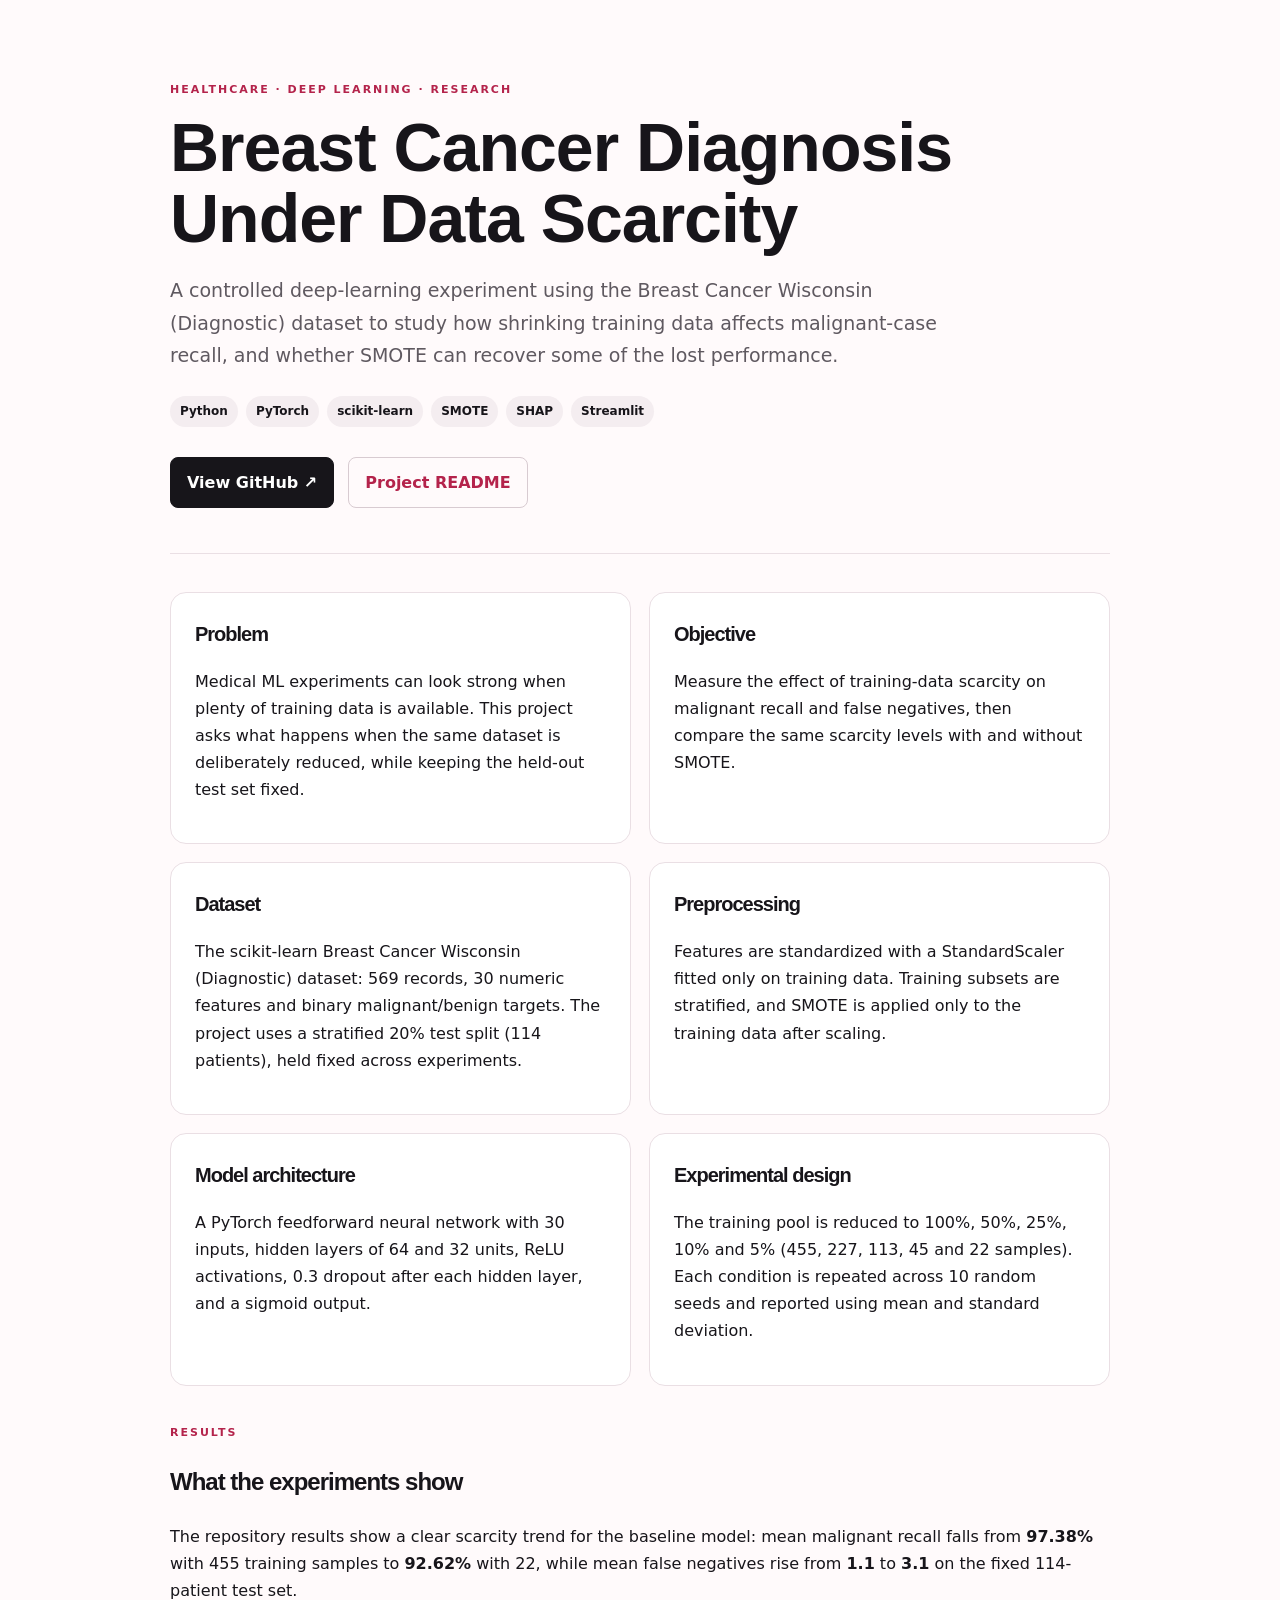
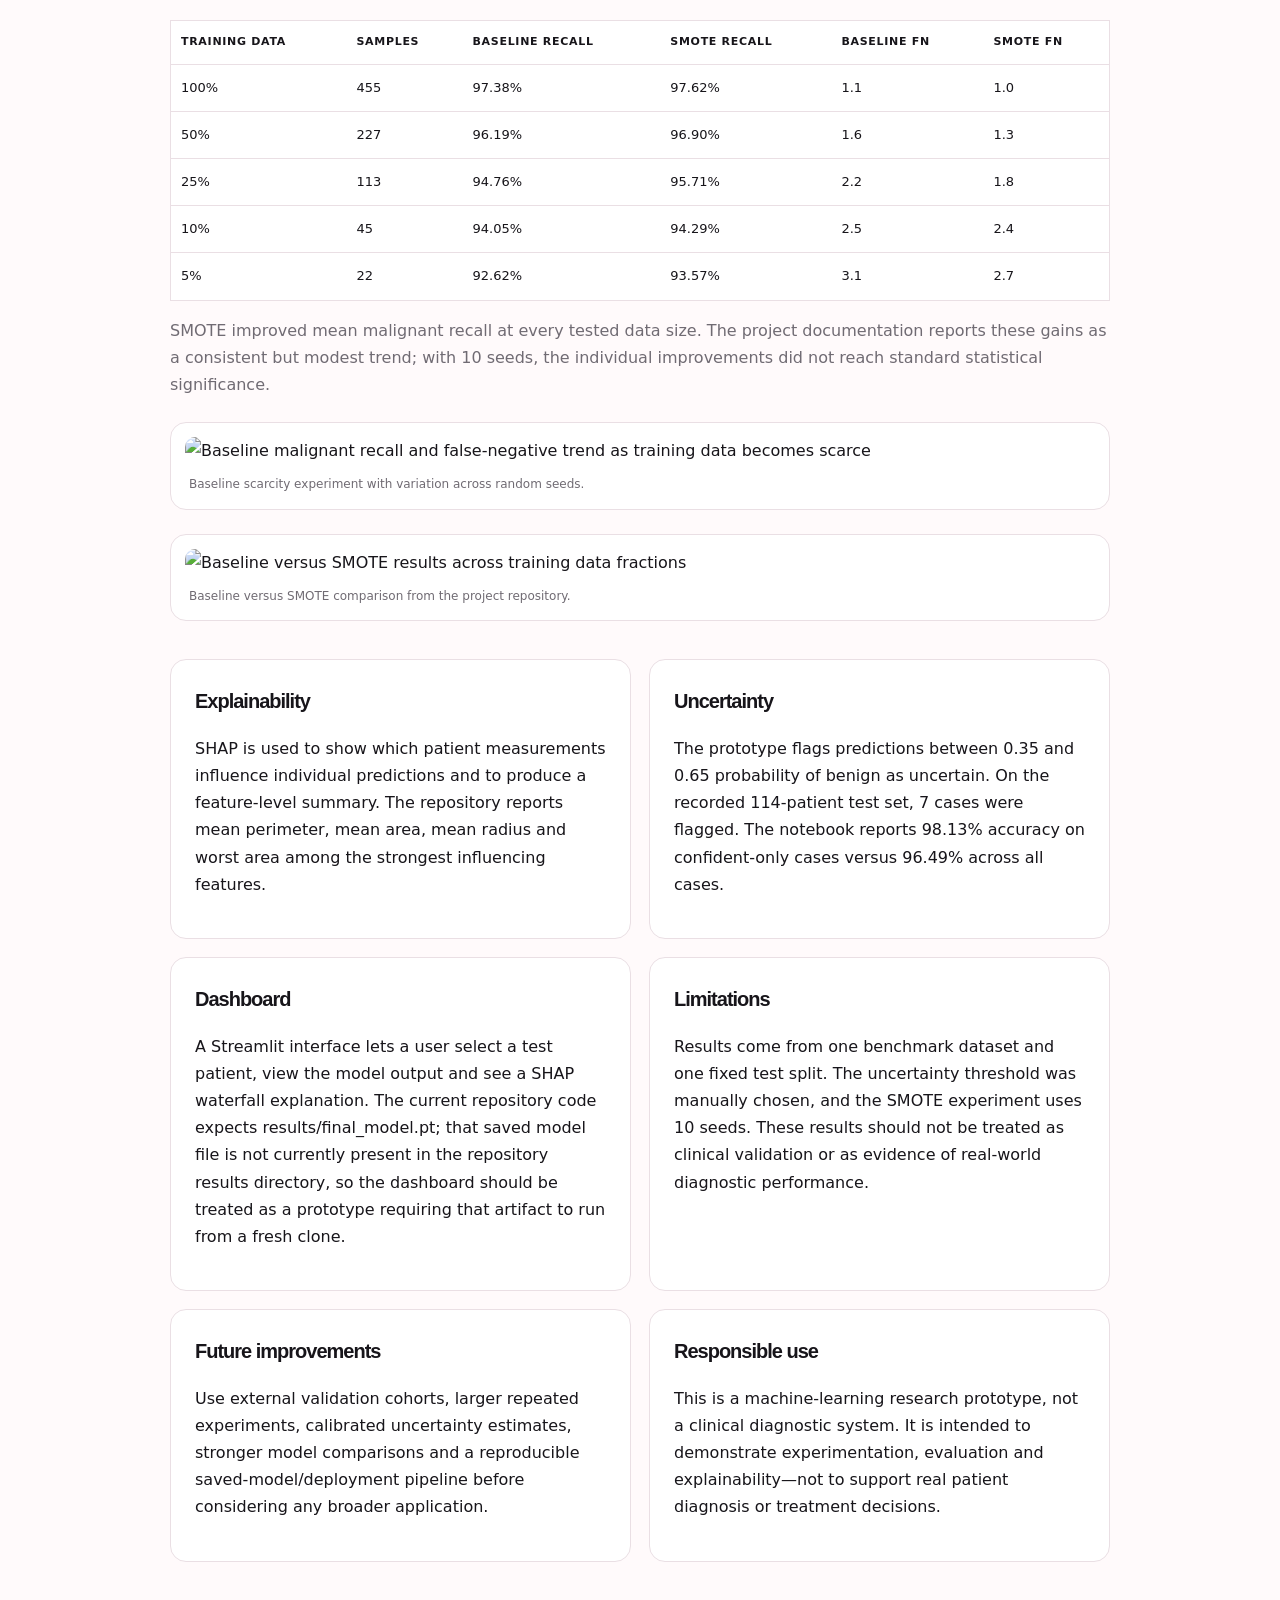
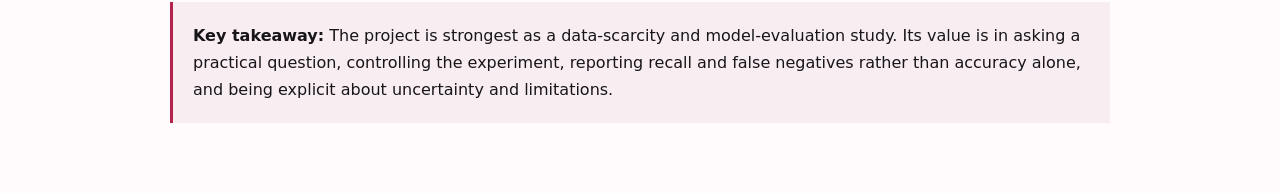
==== projects/breast-cancer-diagnosis/index.html @ 882156d7 "Add breast cancer diagnosis project to portfolio" ====
<!doctype html>
<html lang="en"><head><meta charset="utf-8"><meta name="viewport" content="width=device-width,initial-scale=1">
<title>Breast Cancer Diagnosis Under Data Scarcity | Lakshmi Likhitha Chinta</title>
<style>body{margin:0;background:#fffafb;color:#17151a;font-family:Inter,system-ui,sans-serif;line-height:1.7}.wrap{width:min(940px,calc(100% - 36px));margin:auto;padding:70px 0}a{color:#b4234b;text-decoration:none;font-weight:700}.eyebrow{font-size:11px;letter-spacing:2px;font-weight:800;color:#b4234b}.hero{border-bottom:1px solid #eadfe4;padding-bottom:45px}h1,h2{font-family:Arial,sans-serif;letter-spacing:-1px}h1{font-size:clamp(40px,7vw,68px);line-height:1.05;margin:12px 0 20px}.lead{font-size:19px;color:#5f5960;max-width:790px}.grid{display:grid;grid-template-columns:repeat(2,1fr);gap:18px;margin-top:38px}.card{background:#fff;border:1px solid #eadfe4;border-radius:16px;padding:24px}.card h2{font-size:20px;margin-top:0}.chips{display:flex;gap:8px;flex-wrap:wrap;margin-top:25px}.chips span{background:#f4edf0;border-radius:999px;padding:5px 10px;font-size:12px;font-weight:700}.note{margin-top:40px;padding:20px;border-left:3px solid #b4234b;background:#f8eef2}.results{margin-top:38px}table{width:100%;border-collapse:collapse;background:#fff;border:1px solid #eadfe4;overflow:hidden}th,td{padding:12px 10px;border-bottom:1px solid #eadfe4;text-align:left;font-size:13px}th{font-size:11px;text-transform:uppercase;letter-spacing:.7px}.visual{margin-top:24px;background:#fff;border:1px solid #eadfe4;border-radius:16px;padding:14px}.visual img{display:block;width:100%;height:auto;border-radius:10px}.visual p{font-size:12px;color:#706b73;margin:10px 4px 0}.actions{display:flex;gap:14px;flex-wrap:wrap;margin-top:30px}.button{display:inline-block;padding:11px 16px;border-radius:8px;border:1px solid #d8cbd1}.primary{background:#17151a;color:white;border-color:#17151a}.muted{color:#706b73}@media(max-width:700px){.grid{grid-template-columns:1fr}.wrap{padding:50px 0}table{display:block;overflow-x:auto;white-space:nowrap}}</style></head>
<body><main class="wrap">
<section class="hero"><p class="eyebrow">HEALTHCARE · DEEP LEARNING · RESEARCH</p><h1>Breast Cancer Diagnosis Under Data Scarcity</h1>
<p class="lead">A controlled deep-learning experiment using the Breast Cancer Wisconsin (Diagnostic) dataset to study how shrinking training data affects malignant-case recall, and whether SMOTE can recover some of the lost performance.</p>
<div class="chips"><span>Python</span><span>PyTorch</span><span>scikit-learn</span><span>SMOTE</span><span>SHAP</span><span>Streamlit</span></div>
<div class="actions"><a class="button primary" href="https://github.com/Likhitha-Chinta07/breast-cancer-diagnosis-dl" target="_blank" rel="noopener">View GitHub ↗</a><a class="button" href="README.md">Project README</a></div></section>
<section class="grid">
<article class="card"><h2>Problem</h2><p>Medical ML experiments can look strong when plenty of training data is available. This project asks what happens when the same dataset is deliberately reduced, while keeping the held-out test set fixed.</p></article>
<article class="card"><h2>Objective</h2><p>Measure the effect of training-data scarcity on malignant recall and false negatives, then compare the same scarcity levels with and without SMOTE.</p></article>
<article class="card"><h2>Dataset</h2><p>The scikit-learn Breast Cancer Wisconsin (Diagnostic) dataset: 569 records, 30 numeric features and binary malignant/benign targets. The project uses a stratified 20% test split (114 patients), held fixed across experiments.</p></article>
<article class="card"><h2>Preprocessing</h2><p>Features are standardized with a StandardScaler fitted only on training data. Training subsets are stratified, and SMOTE is applied only to the training data after scaling.</p></article>
<article class="card"><h2>Model architecture</h2><p>A PyTorch feedforward neural network with 30 inputs, hidden layers of 64 and 32 units, ReLU activations, 0.3 dropout after each hidden layer, and a sigmoid output.</p></article>
<article class="card"><h2>Experimental design</h2><p>The training pool is reduced to 100%, 50%, 25%, 10% and 5% (455, 227, 113, 45 and 22 samples). Each condition is repeated across 10 random seeds and reported using mean and standard deviation.</p></article></section>
<section class="results"><p class="eyebrow">RESULTS</p><h2>What the experiments show</h2>
<p>The repository results show a clear scarcity trend for the baseline model: mean malignant recall falls from <strong>97.38%</strong> with 455 training samples to <strong>92.62%</strong> with 22, while mean false negatives rise from <strong>1.1</strong> to <strong>3.1</strong> on the fixed 114-patient test set.</p>
<table><thead><tr><th>Training data</th><th>Samples</th><th>Baseline recall</th><th>SMOTE recall</th><th>Baseline FN</th><th>SMOTE FN</th></tr></thead><tbody>
<tr><td>100%</td><td>455</td><td>97.38%</td><td>97.62%</td><td>1.1</td><td>1.0</td></tr><tr><td>50%</td><td>227</td><td>96.19%</td><td>96.90%</td><td>1.6</td><td>1.3</td></tr><tr><td>25%</td><td>113</td><td>94.76%</td><td>95.71%</td><td>2.2</td><td>1.8</td></tr><tr><td>10%</td><td>45</td><td>94.05%</td><td>94.29%</td><td>2.5</td><td>2.4</td></tr><tr><td>5%</td><td>22</td><td>92.62%</td><td>93.57%</td><td>3.1</td><td>2.7</td></tr>
</tbody></table><p class="muted">SMOTE improved mean malignant recall at every tested data size. The project documentation reports these gains as a consistent but modest trend; with 10 seeds, the individual improvements did not reach standard statistical significance.</p></section>
<div class="visual"><img src="https://raw.githubusercontent.com/Likhitha-Chinta07/breast-cancer-diagnosis-dl/main/results/scarcity_baseline_errorbars.png" alt="Baseline malignant recall and false-negative trend as training data becomes scarce"><p>Baseline scarcity experiment with variation across random seeds.</p></div>
<div class="visual"><img src="https://raw.githubusercontent.com/Likhitha-Chinta07/breast-cancer-diagnosis-dl/main/results/baseline_vs_smote.png" alt="Baseline versus SMOTE results across training data fractions"><p>Baseline versus SMOTE comparison from the project repository.</p></div>
<section class="grid">
<article class="card"><h2>Explainability</h2><p>SHAP is used to show which patient measurements influence individual predictions and to produce a feature-level summary. The repository reports mean perimeter, mean area, mean radius and worst area among the strongest influencing features.</p></article>
<article class="card"><h2>Uncertainty</h2><p>The prototype flags predictions between 0.35 and 0.65 probability of benign as uncertain. On the recorded 114-patient test set, 7 cases were flagged. The notebook reports 98.13% accuracy on confident-only cases versus 96.49% across all cases.</p></article>
<article class="card"><h2>Dashboard</h2><p>A Streamlit interface lets a user select a test patient, view the model output and see a SHAP waterfall explanation. The current repository code expects results/final_model.pt; that saved model file is not currently present in the repository results directory, so the dashboard should be treated as a prototype requiring that artifact to run from a fresh clone.</p></article>
<article class="card"><h2>Limitations</h2><p>Results come from one benchmark dataset and one fixed test split. The uncertainty threshold was manually chosen, and the SMOTE experiment uses 10 seeds. These results should not be treated as clinical validation or as evidence of real-world diagnostic performance.</p></article>
<article class="card"><h2>Future improvements</h2><p>Use external validation cohorts, larger repeated experiments, calibrated uncertainty estimates, stronger model comparisons and a reproducible saved-model/deployment pipeline before considering any broader application.</p></article>
<article class="card"><h2>Responsible use</h2><p>This is a machine-learning research prototype, not a clinical diagnostic system. It is intended to demonstrate experimentation, evaluation and explainability—not to support real patient diagnosis or treatment decisions.</p></article></section>
<section class="note"><strong>Key takeaway:</strong> The project is strongest as a data-scarcity and model-evaluation study. Its value is in asking a practical question, controlling the experiment, reporting recall and false negatives rather than accuracy alone, and being explicit about uncertainty and limitations.</section>
</main></body></html>
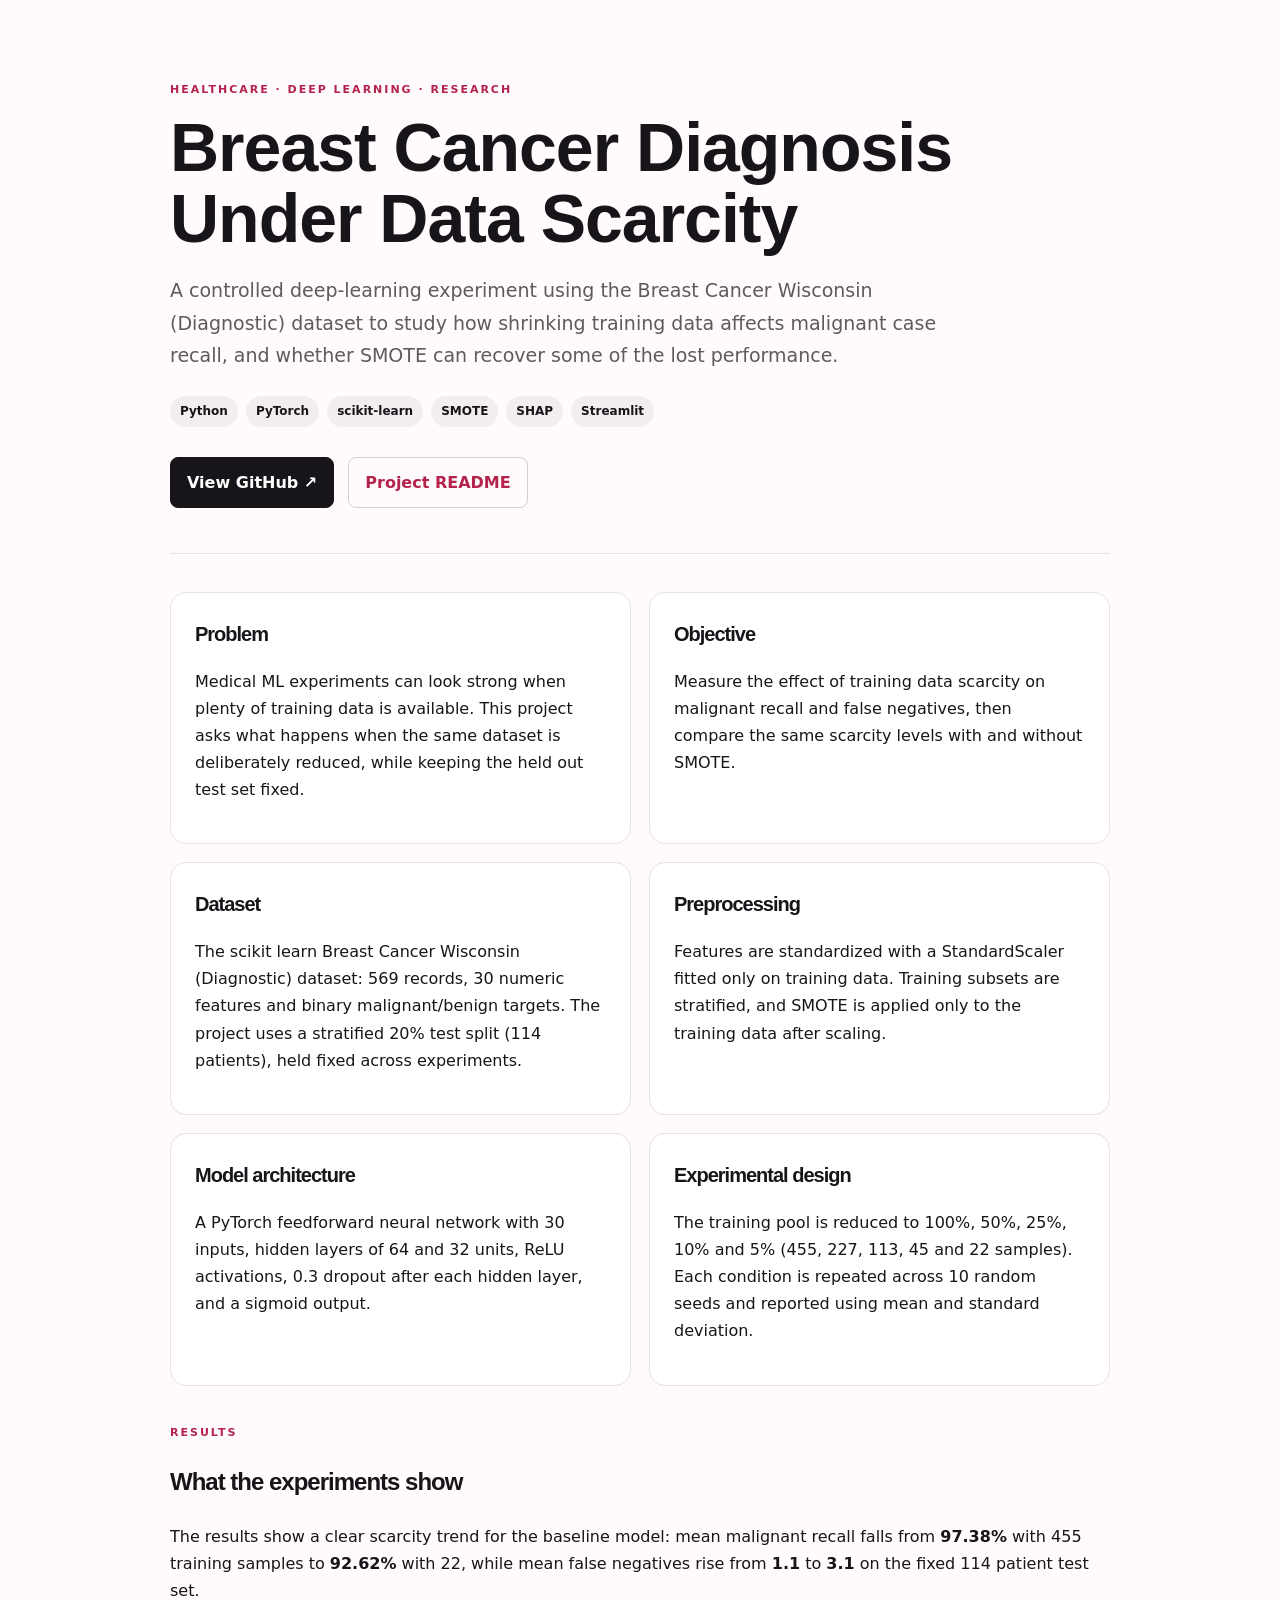
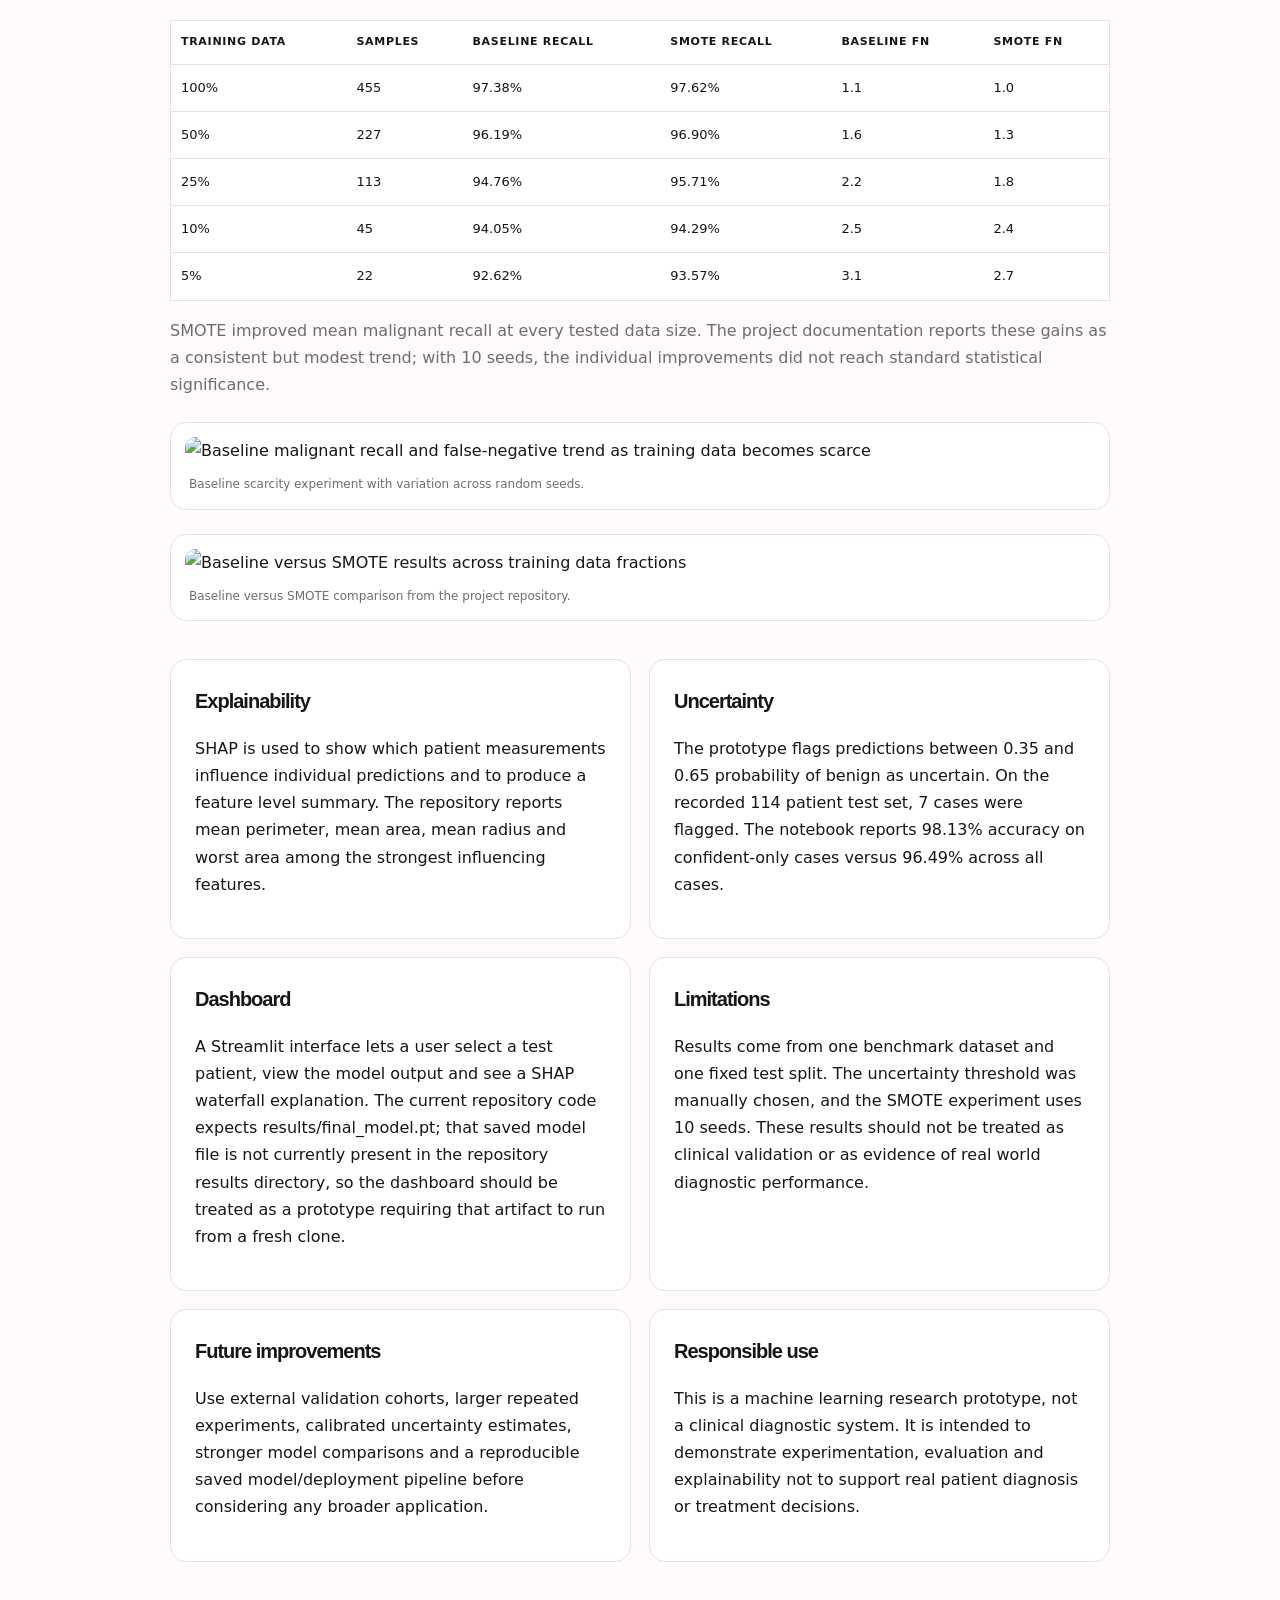
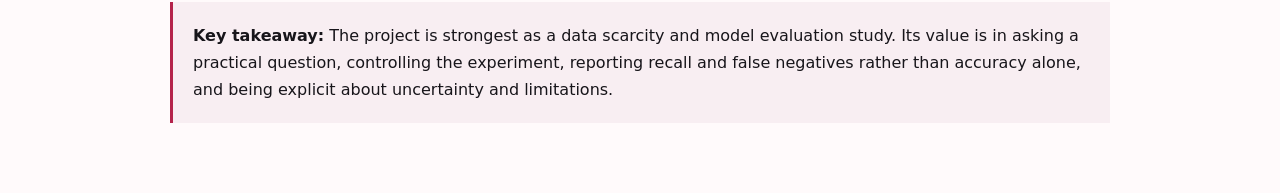
==== commit 3b665e27: "Fix errors in index.html" ====
--- a/projects/breast-cancer-diagnosis/index.html
+++ b/projects/breast-cancer-diagnosis/index.html
@@ -4,29 +4,29 @@
 <style>body{margin:0;background:#fffafb;color:#17151a;font-family:Inter,system-ui,sans-serif;line-height:1.7}.wrap{width:min(940px,calc(100% - 36px));margin:auto;padding:70px 0}a{color:#b4234b;text-decoration:none;font-weight:700}.eyebrow{font-size:11px;letter-spacing:2px;font-weight:800;color:#b4234b}.hero{border-bottom:1px solid #eadfe4;padding-bottom:45px}h1,h2{font-family:Arial,sans-serif;letter-spacing:-1px}h1{font-size:clamp(40px,7vw,68px);line-height:1.05;margin:12px 0 20px}.lead{font-size:19px;color:#5f5960;max-width:790px}.grid{display:grid;grid-template-columns:repeat(2,1fr);gap:18px;margin-top:38px}.card{background:#fff;border:1px solid #eadfe4;border-radius:16px;padding:24px}.card h2{font-size:20px;margin-top:0}.chips{display:flex;gap:8px;flex-wrap:wrap;margin-top:25px}.chips span{background:#f4edf0;border-radius:999px;padding:5px 10px;font-size:12px;font-weight:700}.note{margin-top:40px;padding:20px;border-left:3px solid #b4234b;background:#f8eef2}.results{margin-top:38px}table{width:100%;border-collapse:collapse;background:#fff;border:1px solid #eadfe4;overflow:hidden}th,td{padding:12px 10px;border-bottom:1px solid #eadfe4;text-align:left;font-size:13px}th{font-size:11px;text-transform:uppercase;letter-spacing:.7px}.visual{margin-top:24px;background:#fff;border:1px solid #eadfe4;border-radius:16px;padding:14px}.visual img{display:block;width:100%;height:auto;border-radius:10px}.visual p{font-size:12px;color:#706b73;margin:10px 4px 0}.actions{display:flex;gap:14px;flex-wrap:wrap;margin-top:30px}.button{display:inline-block;padding:11px 16px;border-radius:8px;border:1px solid #d8cbd1}.primary{background:#17151a;color:white;border-color:#17151a}.muted{color:#706b73}@media(max-width:700px){.grid{grid-template-columns:1fr}.wrap{padding:50px 0}table{display:block;overflow-x:auto;white-space:nowrap}}</style></head>
 <body><main class="wrap">
 <section class="hero"><p class="eyebrow">HEALTHCARE · DEEP LEARNING · RESEARCH</p><h1>Breast Cancer Diagnosis Under Data Scarcity</h1>
-<p class="lead">A controlled deep-learning experiment using the Breast Cancer Wisconsin (Diagnostic) dataset to study how shrinking training data affects malignant-case recall, and whether SMOTE can recover some of the lost performance.</p>
+<p class="lead">A controlled deep-learning experiment using the Breast Cancer Wisconsin (Diagnostic) dataset to study how shrinking training data affects malignant case recall, and whether SMOTE can recover some of the lost performance.</p>
 <div class="chips"><span>Python</span><span>PyTorch</span><span>scikit-learn</span><span>SMOTE</span><span>SHAP</span><span>Streamlit</span></div>
 <div class="actions"><a class="button primary" href="https://github.com/Likhitha-Chinta07/breast-cancer-diagnosis-dl" target="_blank" rel="noopener">View GitHub ↗</a><a class="button" href="README.md">Project README</a></div></section>
 <section class="grid">
-<article class="card"><h2>Problem</h2><p>Medical ML experiments can look strong when plenty of training data is available. This project asks what happens when the same dataset is deliberately reduced, while keeping the held-out test set fixed.</p></article>
-<article class="card"><h2>Objective</h2><p>Measure the effect of training-data scarcity on malignant recall and false negatives, then compare the same scarcity levels with and without SMOTE.</p></article>
-<article class="card"><h2>Dataset</h2><p>The scikit-learn Breast Cancer Wisconsin (Diagnostic) dataset: 569 records, 30 numeric features and binary malignant/benign targets. The project uses a stratified 20% test split (114 patients), held fixed across experiments.</p></article>
+<article class="card"><h2>Problem</h2><p>Medical ML experiments can look strong when plenty of training data is available. This project asks what happens when the same dataset is deliberately reduced, while keeping the held out test set fixed.</p></article>
+<article class="card"><h2>Objective</h2><p>Measure the effect of training data scarcity on malignant recall and false negatives, then compare the same scarcity levels with and without SMOTE.</p></article>
+<article class="card"><h2>Dataset</h2><p>The scikit learn Breast Cancer Wisconsin (Diagnostic) dataset: 569 records, 30 numeric features and binary malignant/benign targets. The project uses a stratified 20% test split (114 patients), held fixed across experiments.</p></article>
 <article class="card"><h2>Preprocessing</h2><p>Features are standardized with a StandardScaler fitted only on training data. Training subsets are stratified, and SMOTE is applied only to the training data after scaling.</p></article>
 <article class="card"><h2>Model architecture</h2><p>A PyTorch feedforward neural network with 30 inputs, hidden layers of 64 and 32 units, ReLU activations, 0.3 dropout after each hidden layer, and a sigmoid output.</p></article>
 <article class="card"><h2>Experimental design</h2><p>The training pool is reduced to 100%, 50%, 25%, 10% and 5% (455, 227, 113, 45 and 22 samples). Each condition is repeated across 10 random seeds and reported using mean and standard deviation.</p></article></section>
 <section class="results"><p class="eyebrow">RESULTS</p><h2>What the experiments show</h2>
-<p>The repository results show a clear scarcity trend for the baseline model: mean malignant recall falls from <strong>97.38%</strong> with 455 training samples to <strong>92.62%</strong> with 22, while mean false negatives rise from <strong>1.1</strong> to <strong>3.1</strong> on the fixed 114-patient test set.</p>
+<p>The results show a clear scarcity trend for the baseline model: mean malignant recall falls from <strong>97.38%</strong> with 455 training samples to <strong>92.62%</strong> with 22, while mean false negatives rise from <strong>1.1</strong> to <strong>3.1</strong> on the fixed 114 patient test set.</p>
 <table><thead><tr><th>Training data</th><th>Samples</th><th>Baseline recall</th><th>SMOTE recall</th><th>Baseline FN</th><th>SMOTE FN</th></tr></thead><tbody>
 <tr><td>100%</td><td>455</td><td>97.38%</td><td>97.62%</td><td>1.1</td><td>1.0</td></tr><tr><td>50%</td><td>227</td><td>96.19%</td><td>96.90%</td><td>1.6</td><td>1.3</td></tr><tr><td>25%</td><td>113</td><td>94.76%</td><td>95.71%</td><td>2.2</td><td>1.8</td></tr><tr><td>10%</td><td>45</td><td>94.05%</td><td>94.29%</td><td>2.5</td><td>2.4</td></tr><tr><td>5%</td><td>22</td><td>92.62%</td><td>93.57%</td><td>3.1</td><td>2.7</td></tr>
 </tbody></table><p class="muted">SMOTE improved mean malignant recall at every tested data size. The project documentation reports these gains as a consistent but modest trend; with 10 seeds, the individual improvements did not reach standard statistical significance.</p></section>
 <div class="visual"><img src="https://raw.githubusercontent.com/Likhitha-Chinta07/breast-cancer-diagnosis-dl/main/results/scarcity_baseline_errorbars.png" alt="Baseline malignant recall and false-negative trend as training data becomes scarce"><p>Baseline scarcity experiment with variation across random seeds.</p></div>
 <div class="visual"><img src="https://raw.githubusercontent.com/Likhitha-Chinta07/breast-cancer-diagnosis-dl/main/results/baseline_vs_smote.png" alt="Baseline versus SMOTE results across training data fractions"><p>Baseline versus SMOTE comparison from the project repository.</p></div>
 <section class="grid">
-<article class="card"><h2>Explainability</h2><p>SHAP is used to show which patient measurements influence individual predictions and to produce a feature-level summary. The repository reports mean perimeter, mean area, mean radius and worst area among the strongest influencing features.</p></article>
-<article class="card"><h2>Uncertainty</h2><p>The prototype flags predictions between 0.35 and 0.65 probability of benign as uncertain. On the recorded 114-patient test set, 7 cases were flagged. The notebook reports 98.13% accuracy on confident-only cases versus 96.49% across all cases.</p></article>
+<article class="card"><h2>Explainability</h2><p>SHAP is used to show which patient measurements influence individual predictions and to produce a feature level summary. The repository reports mean perimeter, mean area, mean radius and worst area among the strongest influencing features.</p></article>
+<article class="card"><h2>Uncertainty</h2><p>The prototype flags predictions between 0.35 and 0.65 probability of benign as uncertain. On the recorded 114 patient test set, 7 cases were flagged. The notebook reports 98.13% accuracy on confident-only cases versus 96.49% across all cases.</p></article>
 <article class="card"><h2>Dashboard</h2><p>A Streamlit interface lets a user select a test patient, view the model output and see a SHAP waterfall explanation. The current repository code expects results/final_model.pt; that saved model file is not currently present in the repository results directory, so the dashboard should be treated as a prototype requiring that artifact to run from a fresh clone.</p></article>
-<article class="card"><h2>Limitations</h2><p>Results come from one benchmark dataset and one fixed test split. The uncertainty threshold was manually chosen, and the SMOTE experiment uses 10 seeds. These results should not be treated as clinical validation or as evidence of real-world diagnostic performance.</p></article>
-<article class="card"><h2>Future improvements</h2><p>Use external validation cohorts, larger repeated experiments, calibrated uncertainty estimates, stronger model comparisons and a reproducible saved-model/deployment pipeline before considering any broader application.</p></article>
-<article class="card"><h2>Responsible use</h2><p>This is a machine-learning research prototype, not a clinical diagnostic system. It is intended to demonstrate experimentation, evaluation and explainability—not to support real patient diagnosis or treatment decisions.</p></article></section>
-<section class="note"><strong>Key takeaway:</strong> The project is strongest as a data-scarcity and model-evaluation study. Its value is in asking a practical question, controlling the experiment, reporting recall and false negatives rather than accuracy alone, and being explicit about uncertainty and limitations.</section>
-</main></body></html>+<article class="card"><h2>Limitations</h2><p>Results come from one benchmark dataset and one fixed test split. The uncertainty threshold was manually chosen, and the SMOTE experiment uses 10 seeds. These results should not be treated as clinical validation or as evidence of real world diagnostic performance.</p></article>
+<article class="card"><h2>Future improvements</h2><p>Use external validation cohorts, larger repeated experiments, calibrated uncertainty estimates, stronger model comparisons and a reproducible saved model/deployment pipeline before considering any broader application.</p></article>
+<article class="card"><h2>Responsible use</h2><p>This is a machine learning research prototype, not a clinical diagnostic system. It is intended to demonstrate experimentation, evaluation and explainability not to support real patient diagnosis or treatment decisions.</p></article></section>
+<section class="note"><strong>Key takeaway:</strong> The project is strongest as a data scarcity and model evaluation study. Its value is in asking a practical question, controlling the experiment, reporting recall and false negatives rather than accuracy alone, and being explicit about uncertainty and limitations.</section>
+</main></body></html>
